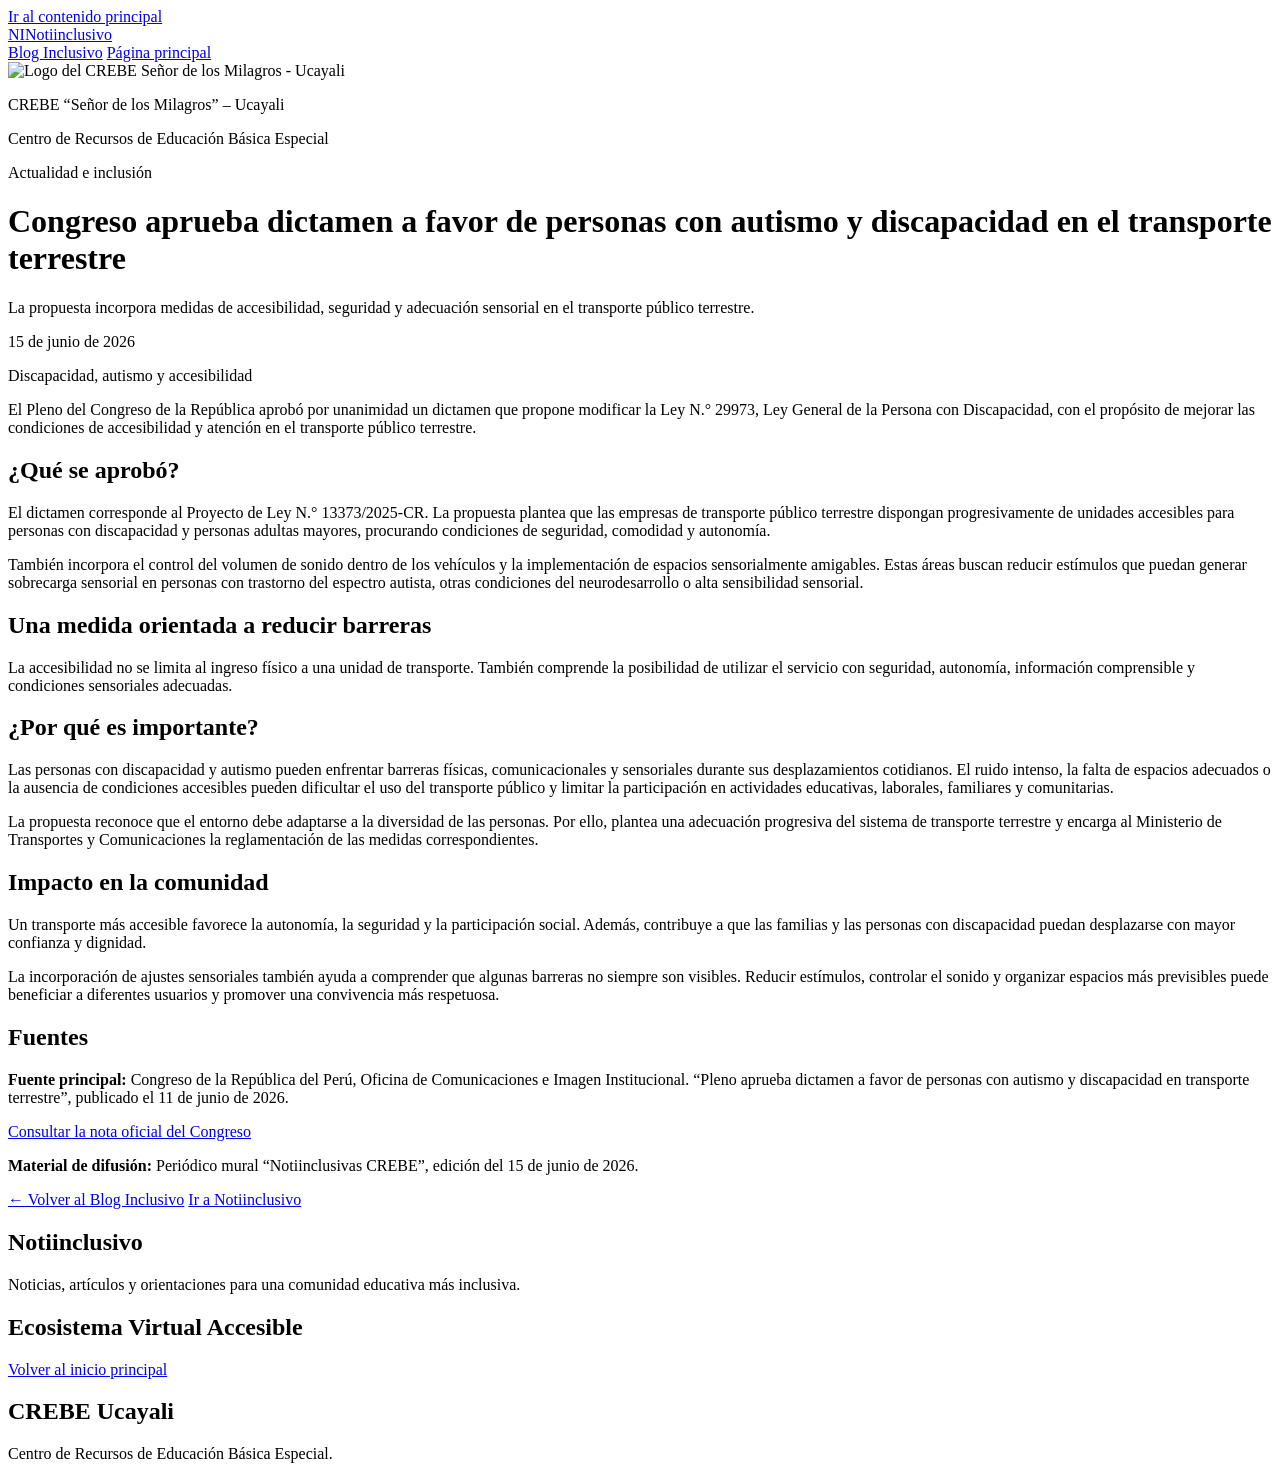
==== blog/15-junio-2026/index.html @ 63577a61 "Crear artículo del 15 de junio de 2026 sobre transporte inclusivo" ====
<!doctype html>
<html lang="es">
<head>
  <meta charset="utf-8">
  <meta name="viewport" content="width=device-width, initial-scale=1">
  <meta name="description" content="El Pleno del Congreso aprobó un dictamen orientado a mejorar la accesibilidad y la adecuación sensorial del transporte público terrestre para personas con discapacidad y autismo.">
  <meta name="author" content="CREBE Señor de los Milagros - Ucayali">
  <title>Congreso aprueba dictamen a favor de personas con autismo y discapacidad | Notiinclusivo</title>
  <link rel="stylesheet" href="estilos.css">
</head>
<body>
  <a class="salto" href="#contenido-principal">Ir al contenido principal</a>

  <header class="cabecera">
    <nav class="navegacion" aria-label="Navegación principal">
      <a class="marca" href="../../../index.html"><span class="marca-icono">NI</span><span>Notiinclusivo</span></a>
      <div class="enlaces">
        <a href="../../index.html">Blog Inclusivo</a>
        <a href="../../../index.html">Página principal</a>
      </div>
    </nav>

    <div class="portada">
      <div class="institucion">
        <img src="https://crebe-ucayali.github.io/banco-digital-accesible/logo-crebe.png" alt="Logo del CREBE Señor de los Milagros - Ucayali">
        <div>
          <p class="nombre">CREBE “Señor de los Milagros” – Ucayali</p>
          <p class="detalle">Centro de Recursos de Educación Básica Especial</p>
        </div>
      </div>
      <p class="etiqueta">Actualidad e inclusión</p>
      <h1>Congreso aprueba dictamen a favor de personas con autismo y discapacidad en el transporte terrestre</h1>
      <p class="bajada">La propuesta incorpora medidas de accesibilidad, seguridad y adecuación sensorial en el transporte público terrestre.</p>
    </div>
  </header>

  <main id="contenido-principal">
    <article class="articulo">
      <header class="encabezado-articulo">
        <p class="fecha"><time datetime="2026-06-15">15 de junio de 2026</time></p>
        <p class="categoria">Discapacidad, autismo y accesibilidad</p>
      </header>

      <p class="introduccion">El Pleno del Congreso de la República aprobó por unanimidad un dictamen que propone modificar la Ley N.° 29973, Ley General de la Persona con Discapacidad, con el propósito de mejorar las condiciones de accesibilidad y atención en el transporte público terrestre.</p>

      <section>
        <h2>¿Qué se aprobó?</h2>
        <p>El dictamen corresponde al Proyecto de Ley N.° 13373/2025-CR. La propuesta plantea que las empresas de transporte público terrestre dispongan progresivamente de unidades accesibles para personas con discapacidad y personas adultas mayores, procurando condiciones de seguridad, comodidad y autonomía.</p>
        <p>También incorpora el control del volumen de sonido dentro de los vehículos y la implementación de espacios sensorialmente amigables. Estas áreas buscan reducir estímulos que puedan generar sobrecarga sensorial en personas con trastorno del espectro autista, otras condiciones del neurodesarrollo o alta sensibilidad sensorial.</p>
      </section>

      <aside class="destacado">
        <h2>Una medida orientada a reducir barreras</h2>
        <p>La accesibilidad no se limita al ingreso físico a una unidad de transporte. También comprende la posibilidad de utilizar el servicio con seguridad, autonomía, información comprensible y condiciones sensoriales adecuadas.</p>
      </aside>

      <section>
        <h2>¿Por qué es importante?</h2>
        <p>Las personas con discapacidad y autismo pueden enfrentar barreras físicas, comunicacionales y sensoriales durante sus desplazamientos cotidianos. El ruido intenso, la falta de espacios adecuados o la ausencia de condiciones accesibles pueden dificultar el uso del transporte público y limitar la participación en actividades educativas, laborales, familiares y comunitarias.</p>
        <p>La propuesta reconoce que el entorno debe adaptarse a la diversidad de las personas. Por ello, plantea una adecuación progresiva del sistema de transporte terrestre y encarga al Ministerio de Transportes y Comunicaciones la reglamentación de las medidas correspondientes.</p>
      </section>

      <section>
        <h2>Impacto en la comunidad</h2>
        <p>Un transporte más accesible favorece la autonomía, la seguridad y la participación social. Además, contribuye a que las familias y las personas con discapacidad puedan desplazarse con mayor confianza y dignidad.</p>
        <p>La incorporación de ajustes sensoriales también ayuda a comprender que algunas barreras no siempre son visibles. Reducir estímulos, controlar el sonido y organizar espacios más previsibles puede beneficiar a diferentes usuarios y promover una convivencia más respetuosa.</p>
      </section>

      <section class="fuentes" aria-labelledby="titulo-fuentes">
        <h2 id="titulo-fuentes">Fuentes</h2>
        <p><strong>Fuente principal:</strong> Congreso de la República del Perú, Oficina de Comunicaciones e Imagen Institucional. “Pleno aprueba dictamen a favor de personas con autismo y discapacidad en transporte terrestre”, publicado el 11 de junio de 2026.</p>
        <p><a href="https://comunicaciones.congreso.gob.pe/noticias/pleno-aprueba-dictamen-a-favor-de-personas-con-autismo-y-discapacidad-en-transporte-terrestre/" target="_blank" rel="noopener noreferrer">Consultar la nota oficial del Congreso</a></p>
        <p><strong>Material de difusión:</strong> Periódico mural “Notiinclusivas CREBE”, edición del 15 de junio de 2026.</p>
      </section>

      <nav class="acciones" aria-label="Navegación del artículo">
        <a href="../index.html">← Volver al Blog Inclusivo</a>
        <a href="../../../index.html">Ir a Notiinclusivo</a>
      </nav>
    </article>
  </main>

  <footer>
    <div class="footer-contenido">
      <section>
        <h2>Notiinclusivo</h2>
        <p>Noticias, artículos y orientaciones para una comunidad educativa más inclusiva.</p>
      </section>
      <section>
        <h2>Ecosistema Virtual Accesible</h2>
        <p><a href="https://crebe-ucayali.github.io/">Volver al inicio principal</a></p>
      </section>
      <section>
        <h2>CREBE Ucayali</h2>
        <p>Centro de Recursos de Educación Básica Especial.</p>
      </section>
    </div>
  </footer>
</body>
</html>
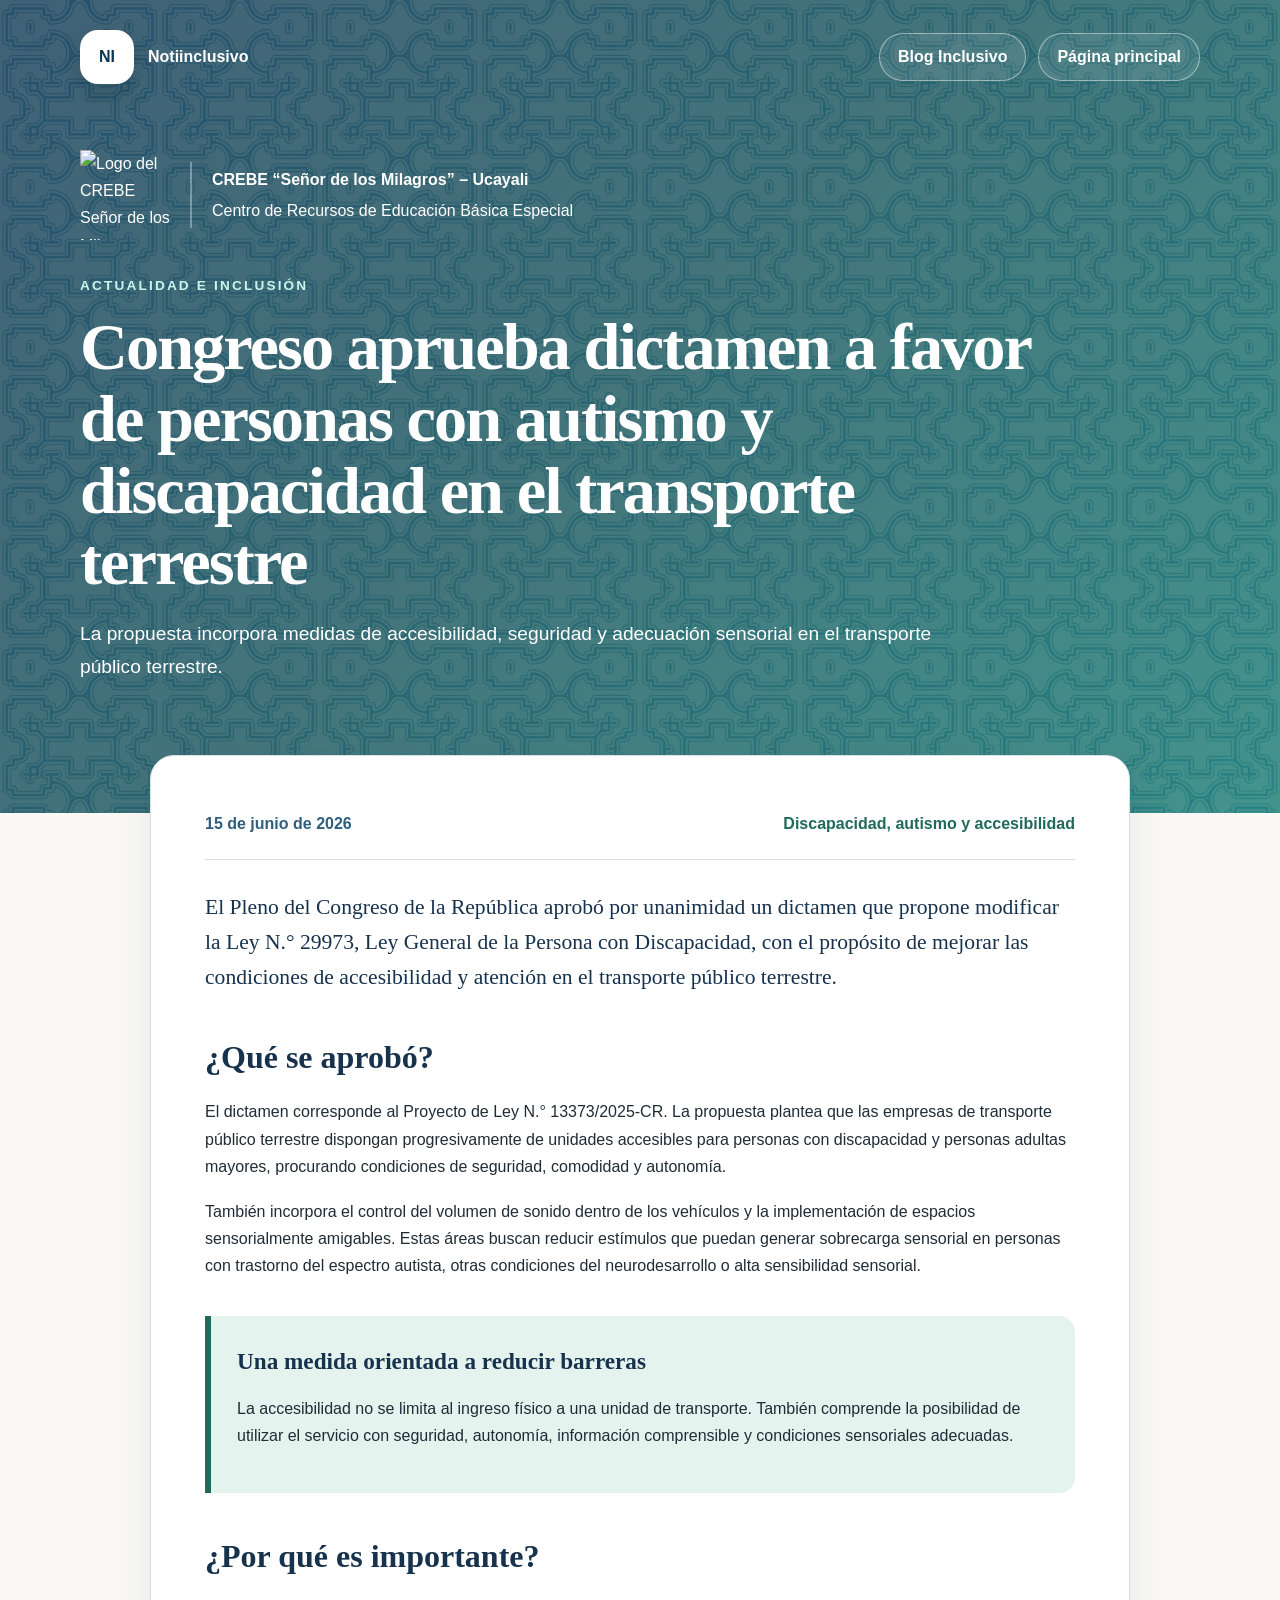
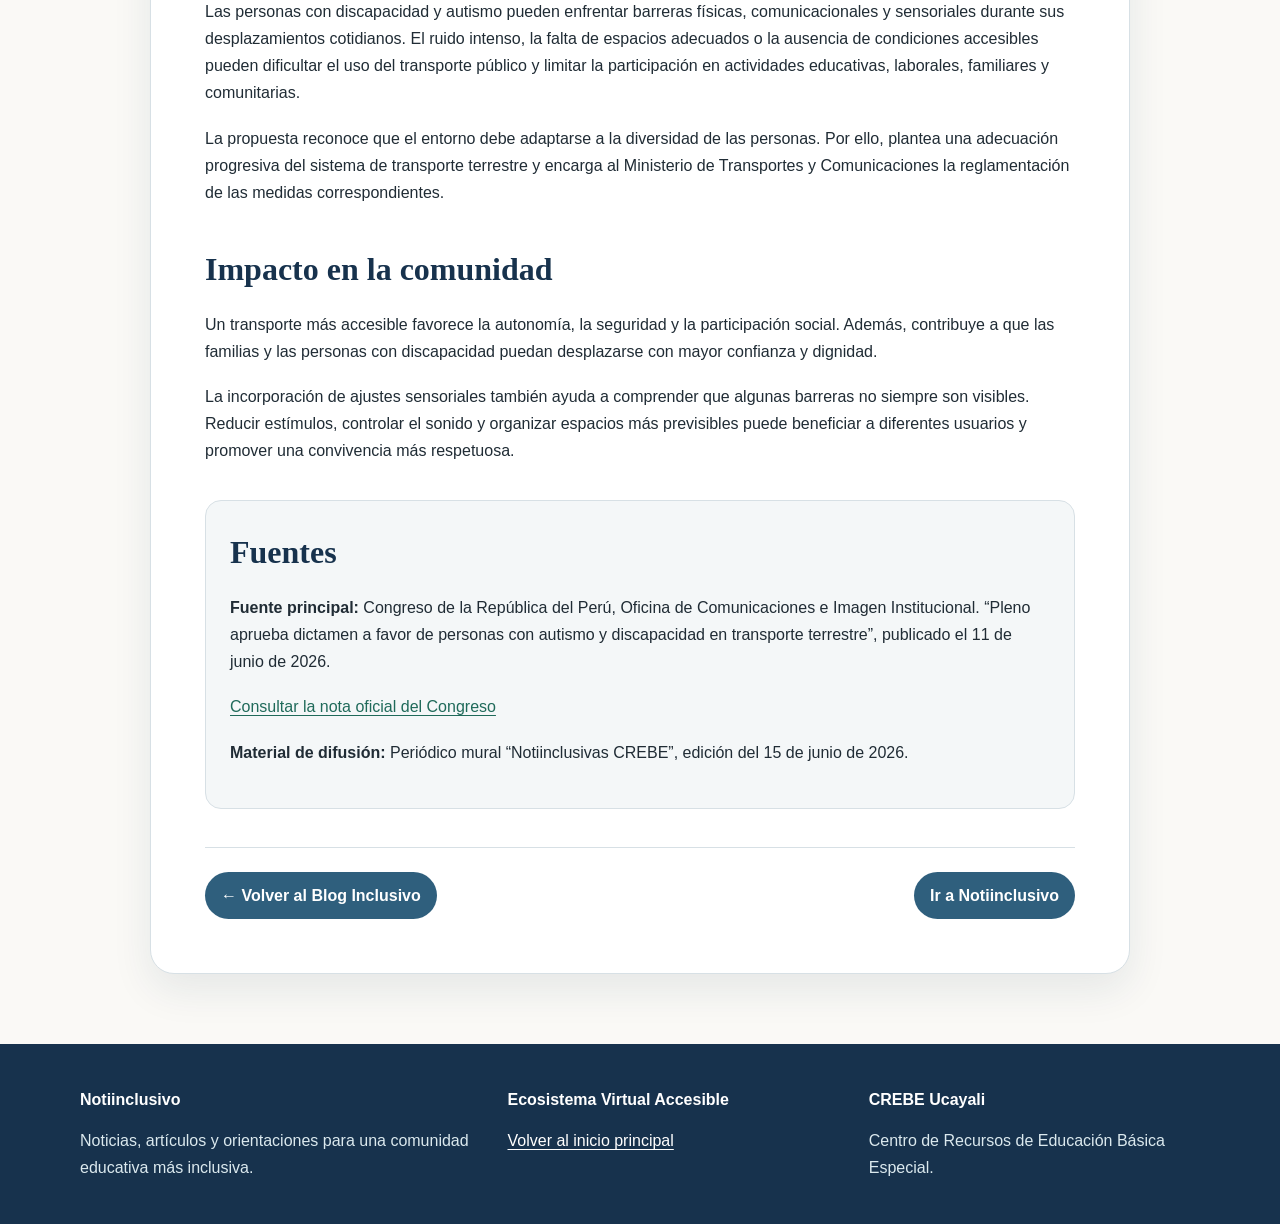
==== commit 48e03b9b: "Update index.html with versioning for assets Added versioning to CSS and JS files for cache control." ====
--- a/blog/15-junio-2026/index.html
+++ b/blog/15-junio-2026/index.html
@@ -6,7 +6,7 @@
   <meta name="description" content="El Pleno del Congreso aprobó un dictamen orientado a mejorar la accesibilidad y la adecuación sensorial del transporte público terrestre para personas con discapacidad y autismo.">
   <meta name="author" content="CREBE Señor de los Milagros - Ucayali">
   <title>Congreso aprueba dictamen a favor de personas con autismo y discapacidad | Notiinclusivo</title>
-  <link rel="stylesheet" href="estilos.css">
+  <link rel="stylesheet" href="estilos.css?v=1">
 </head>
 <body>
   <a class="salto" href="#contenido-principal">Ir al contenido principal</a>
@@ -96,5 +96,7 @@
       </section>
     </div>
   </footer>
+   <script src="app.js?v=1" defer></script>
+  <script src="https://crebe-ucayali.github.io/accesos-complementarios/accesibilidad/accesibilidad.js?v=5" defer></script>
 </body>
 </html>
--- a/blog/15-junio-2026/estilos.css
+++ b/blog/15-junio-2026/estilos.css
@@ -0,0 +1,74 @@
+:root{
+  --azul:#17324d;
+  --azul-claro:#2f5f7d;
+  --verde:#1f6a5a;
+  --verde-claro:#e5f3ef;
+  --fondo:#faf9f6;
+  --blanco:#ffffff;
+  --texto:#202c35;
+  --suave:#5b6871;
+  --borde:#d7e0e5;
+  --sombra:0 16px 40px rgba(23,50,77,.09);
+}
+*{box-sizing:border-box;}
+html{scroll-behavior:smooth;}
+body{margin:0;color:var(--texto);background:var(--fondo);font-family:Arial,Helvetica,sans-serif;line-height:1.7;}
+a{color:var(--verde);text-underline-offset:3px;}
+a:focus-visible{outline:3px solid #f0ad4e;outline-offset:3px;}
+.salto{position:fixed;left:12px;top:12px;z-index:100;padding:10px 14px;color:#fff;background:var(--azul);border-radius:8px;transform:translateY(-160%);}
+.salto:focus{transform:translateY(0);}
+.cabecera{position:relative;overflow:hidden;padding:30px 0 130px;color:#fff;background:linear-gradient(135deg,#0b3550 0%,#0f4f57 48%,#0f766e 100%);}
+.cabecera::before{content:"";position:absolute;inset:0;pointer-events:none;background-image:url("../../../patron-shipibo.webp");background-repeat:repeat;background-size:320px auto;opacity:.22;}
+.navegacion,.portada,.footer-contenido{position:relative;z-index:1;width:min(1120px,calc(100% - 36px));margin-right:auto;margin-left:auto;}
+.navegacion{display:flex;align-items:center;justify-content:space-between;gap:20px;flex-wrap:wrap;}
+.marca{display:flex;align-items:center;gap:14px;color:#fff;text-decoration:none;font-weight:900;}
+.marca-icono{display:grid;width:54px;height:54px;place-items:center;color:#0b3550;background:#fff;border-radius:18px;box-shadow:0 10px 24px rgba(0,0,0,.14);flex:0 0 54px;}
+.enlaces{display:flex;align-items:center;justify-content:flex-end;gap:12px;flex-wrap:wrap;}
+.enlaces a{display:inline-flex;align-items:center;justify-content:center;min-height:44px;padding:9px 18px;color:#fff;border:1px solid rgba(255,255,255,.45);border-radius:999px;text-decoration:none;font-weight:800;background:rgba(255,255,255,.08);}
+.portada{margin-top:66px;}
+.institucion{display:flex;align-items:center;gap:20px;margin-bottom:34px;}
+.institucion img{width:90px;height:90px;object-fit:contain;flex-shrink:0;}
+.institucion div{padding-left:20px;border-left:2px solid rgba(255,255,255,.35);}
+.nombre,.detalle{margin:4px 0;}
+.nombre{font-weight:900;}
+.etiqueta{margin:0 0 14px;color:#c9f7ee;font-size:.85rem;font-weight:900;letter-spacing:.16em;text-transform:uppercase;}
+h1{max-width:980px;margin:0 0 20px;font-family:Georgia,"Times New Roman",serif;font-size:clamp(2.35rem,5.8vw,4.15rem);font-weight:600;line-height:1.08;letter-spacing:-.03em;}
+.bajada{max-width:880px;margin:0;font-size:1.2rem;}
+main{position:relative;z-index:2;width:min(100% - 36px,980px);margin:-58px auto 70px;}
+.articulo{padding:clamp(24px,5vw,54px);background:#fff;border:1px solid var(--borde);border-radius:24px;box-shadow:var(--sombra);}
+.encabezado-articulo{display:flex;justify-content:space-between;gap:18px;margin-bottom:30px;padding-bottom:22px;border-bottom:1px solid var(--borde);flex-wrap:wrap;}
+.fecha,.categoria{margin:0;font-weight:800;}
+.fecha{color:var(--azul-claro);}
+.categoria{color:var(--verde);}
+.introduccion{margin-top:0;color:var(--azul);font-family:Georgia,"Times New Roman",serif;font-size:1.35rem;line-height:1.6;}
+.articulo section{margin-top:36px;}
+h2{margin:0 0 14px;color:var(--azul);font-family:Georgia,"Times New Roman",serif;font-size:clamp(1.5rem,3vw,2rem);}
+p{margin:0 0 18px;}
+.destacado{margin:36px 0;padding:26px;background:var(--verde-claro);border-left:6px solid var(--verde);border-radius:0 16px 16px 0;}
+.destacado h2{font-size:1.45rem;}
+.fuentes{padding:24px;background:#f4f7f8;border:1px solid var(--borde);border-radius:16px;}
+.acciones{display:flex;justify-content:space-between;gap:14px;margin-top:38px;padding-top:24px;border-top:1px solid var(--borde);flex-wrap:wrap;}
+.acciones a{display:inline-flex;padding:10px 16px;color:#fff;background:var(--azul-claro);border-radius:999px;font-weight:800;text-decoration:none;}
+footer{padding:42px 0;color:#dbe9ee;background:var(--azul);}
+.footer-contenido{display:grid;grid-template-columns:1.2fr 1fr 1fr;gap:30px;}
+footer h2{color:#fff;font-family:Arial,Helvetica,sans-serif;font-size:1rem;}
+footer p{margin:0;}
+footer a{color:#fff;}
+@media(max-width:760px){
+  .cabecera{padding-bottom:105px;}
+  .navegacion{align-items:stretch;flex-direction:column;}
+  .marca{width:100%;}
+  .enlaces{width:100%;justify-content:flex-start;}
+  .portada{margin-top:50px;}
+  .institucion{gap:14px;}
+  .institucion img{width:74px;height:74px;}
+  .institucion div{padding-left:14px;}
+  main{width:min(100% - 24px,980px);margin-top:-46px;}
+  .articulo{border-radius:18px;}
+  .footer-contenido{grid-template-columns:1fr;}
+}
+@media(max-width:480px){
+  .navegacion,.portada,.footer-contenido{width:min(100% - 24px,1120px);}
+  .enlaces{display:grid;grid-template-columns:1fr;}
+  .enlaces a{width:100%;}
+}
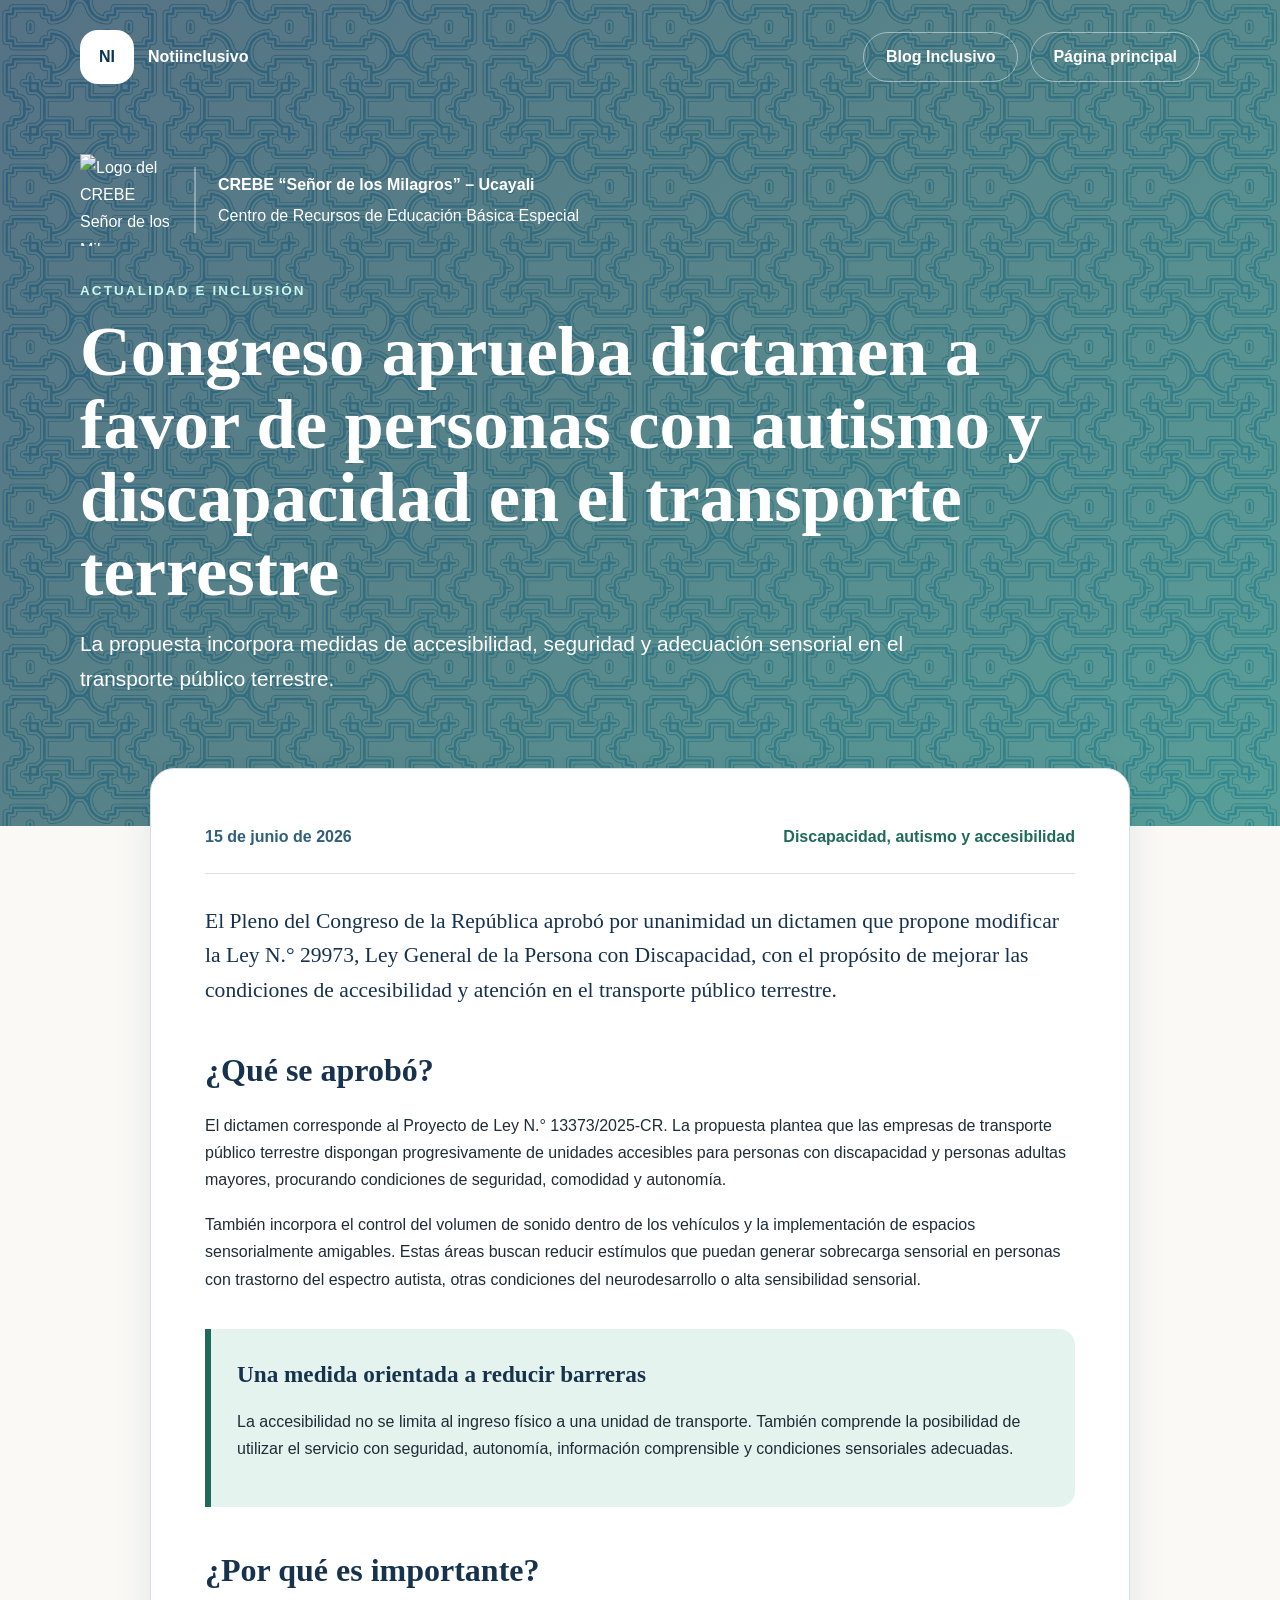
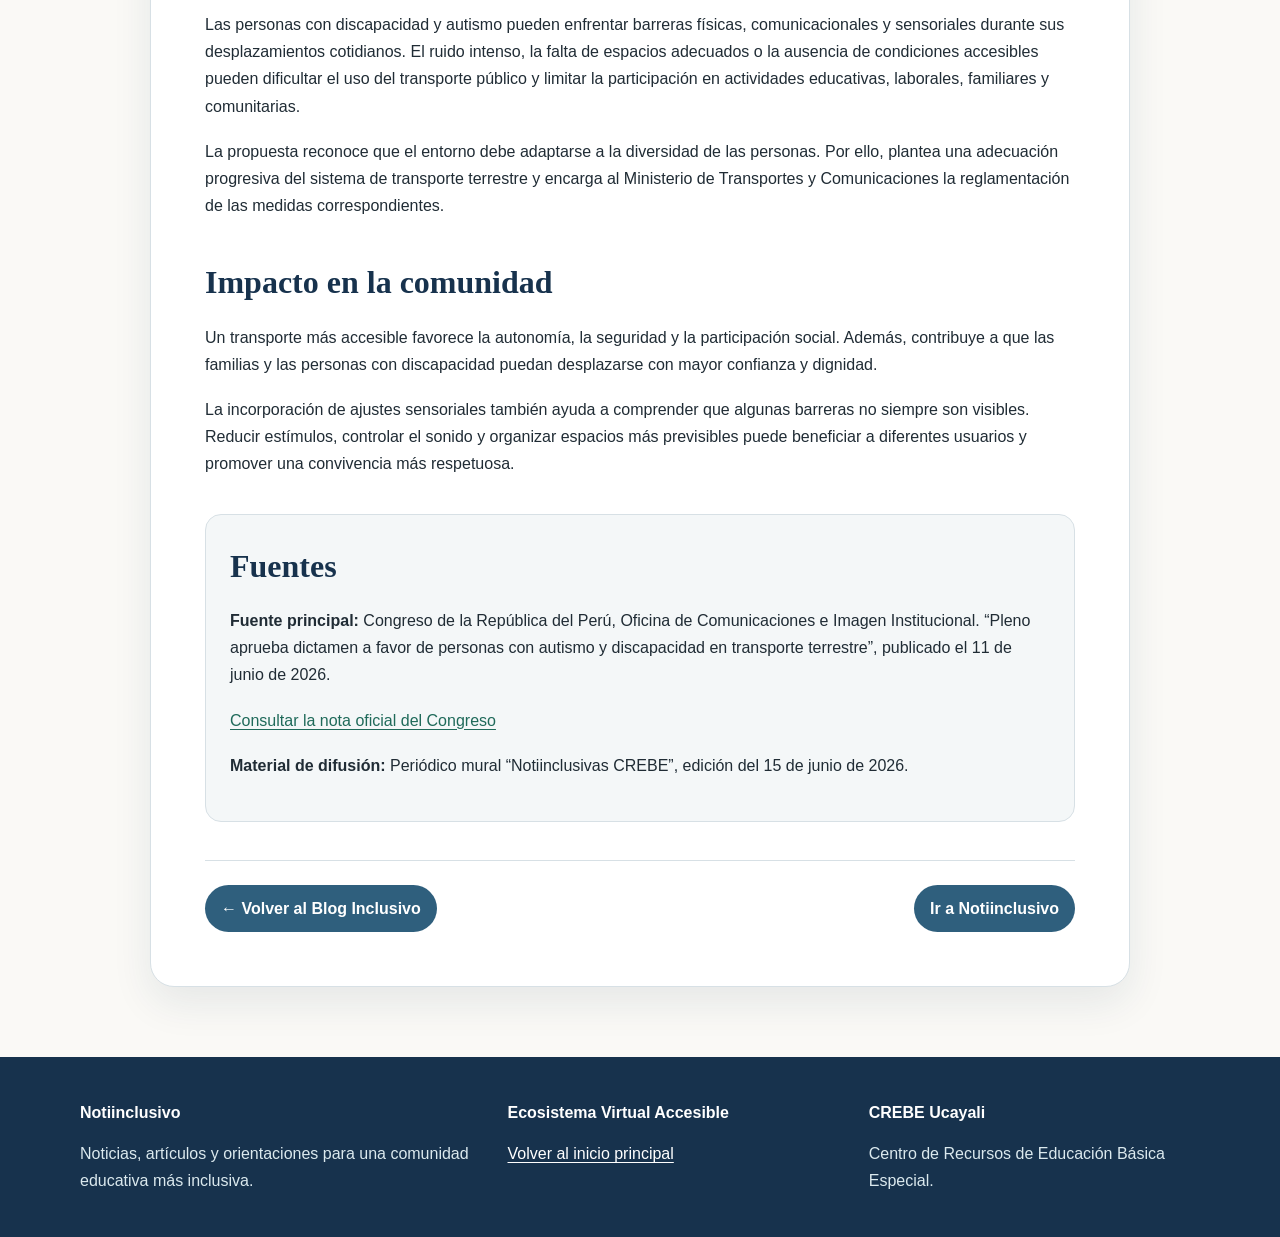
==== commit c8715a86: "Forzar carga del encabezado unificado" ====
--- a/blog/15-junio-2026/index.html
+++ b/blog/15-junio-2026/index.html
@@ -6,17 +6,18 @@
   <meta name="description" content="El Pleno del Congreso aprobó un dictamen orientado a mejorar la accesibilidad y la adecuación sensorial del transporte público terrestre para personas con discapacidad y autismo.">
   <meta name="author" content="CREBE Señor de los Milagros - Ucayali">
   <title>Congreso aprueba dictamen a favor de personas con autismo y discapacidad | Notiinclusivo</title>
-  <link rel="stylesheet" href="estilos.css?v=1">
+  <link rel="stylesheet" href="estilos.css?v=3">
+  <link rel="stylesheet" href="https://crebe-ucayali.github.io/accesos-complementarios/accesibilidad/accesibilidad.css?v=5">
 </head>
 <body>
   <a class="salto" href="#contenido-principal">Ir al contenido principal</a>
 
   <header class="cabecera">
     <nav class="navegacion" aria-label="Navegación principal">
-      <a class="marca" href="../../../index.html"><span class="marca-icono">NI</span><span>Notiinclusivo</span></a>
+      <a class="marca" href="../../index.html"><span class="marca-icono">NI</span><span>Notiinclusivo</span></a>
       <div class="enlaces">
-        <a href="../../index.html">Blog Inclusivo</a>
-        <a href="../../../index.html">Página principal</a>
+        <a href="../index.html">Blog Inclusivo</a>
+        <a href="../../index.html">Página principal</a>
       </div>
     </nav>
 
@@ -75,7 +76,7 @@
 
       <nav class="acciones" aria-label="Navegación del artículo">
         <a href="../index.html">← Volver al Blog Inclusivo</a>
-        <a href="../../../index.html">Ir a Notiinclusivo</a>
+        <a href="../../index.html">Ir a Notiinclusivo</a>
       </nav>
     </article>
   </main>
@@ -96,7 +97,7 @@
       </section>
     </div>
   </footer>
-   <script src="app.js?v=1" defer></script>
+
   <script src="https://crebe-ucayali.github.io/accesos-complementarios/accesibilidad/accesibilidad.js?v=5" defer></script>
 </body>
-</html>
+</html>
--- a/blog/15-junio-2026/estilos.css
+++ b/blog/15-junio-2026/estilos.css
@@ -9,31 +9,34 @@
   --suave:#5b6871;
   --borde:#d7e0e5;
   --sombra:0 16px 40px rgba(23,50,77,.09);
+  --ancho:1120px;
 }
 *{box-sizing:border-box;}
 html{scroll-behavior:smooth;}
 body{margin:0;color:var(--texto);background:var(--fondo);font-family:Arial,Helvetica,sans-serif;line-height:1.7;}
 a{color:var(--verde);text-underline-offset:3px;}
 a:focus-visible{outline:3px solid #f0ad4e;outline-offset:3px;}
-.salto{position:fixed;left:12px;top:12px;z-index:100;padding:10px 14px;color:#fff;background:var(--azul);border-radius:8px;transform:translateY(-160%);}
-.salto:focus{transform:translateY(0);}
-.cabecera{position:relative;overflow:hidden;padding:30px 0 130px;color:#fff;background:linear-gradient(135deg,#0b3550 0%,#0f4f57 48%,#0f766e 100%);}
-.cabecera::before{content:"";position:absolute;inset:0;pointer-events:none;background-image:url("../../../patron-shipibo.webp");background-repeat:repeat;background-size:320px auto;opacity:.22;}
-.navegacion,.portada,.footer-contenido{position:relative;z-index:1;width:min(1120px,calc(100% - 36px));margin-right:auto;margin-left:auto;}
+.salto{position:absolute;left:-999px;}
+.salto:focus{left:12px;top:12px;z-index:99;padding:10px 16px;color:var(--azul);background:#fff;border-radius:999px;}
+
+.cabecera{position:relative;overflow:hidden;padding:30px 18px 130px;color:#fff;background:linear-gradient(135deg,#0b3550,#0f4f57 48%,#0f766e);}
+.cabecera::before{content:"";position:absolute;inset:0;z-index:0;pointer-events:none;background-image:url("../../patron-shipibo.webp?v=4");background-repeat:repeat;background-size:320px auto;background-position:top left;opacity:.30;filter:saturate(1.15) contrast(1.08);}
+.navegacion,.portada,.footer-contenido{position:relative;z-index:1;width:100%;max-width:var(--ancho);margin:auto;}
 .navegacion{display:flex;align-items:center;justify-content:space-between;gap:20px;flex-wrap:wrap;}
 .marca{display:flex;align-items:center;gap:14px;color:#fff;text-decoration:none;font-weight:900;}
-.marca-icono{display:grid;width:54px;height:54px;place-items:center;color:#0b3550;background:#fff;border-radius:18px;box-shadow:0 10px 24px rgba(0,0,0,.14);flex:0 0 54px;}
-.enlaces{display:flex;align-items:center;justify-content:flex-end;gap:12px;flex-wrap:wrap;}
-.enlaces a{display:inline-flex;align-items:center;justify-content:center;min-height:44px;padding:9px 18px;color:#fff;border:1px solid rgba(255,255,255,.45);border-radius:999px;text-decoration:none;font-weight:800;background:rgba(255,255,255,.08);}
-.portada{margin-top:66px;}
-.institucion{display:flex;align-items:center;gap:20px;margin-bottom:34px;}
-.institucion img{width:90px;height:90px;object-fit:contain;flex-shrink:0;}
-.institucion div{padding-left:20px;border-left:2px solid rgba(255,255,255,.35);}
+.marca-icono{display:grid;width:54px;height:54px;place-items:center;color:#0b3550;background:#fff;border-radius:18px;flex:0 0 54px;}
+.enlaces{display:flex;gap:12px;flex-wrap:wrap;}
+.enlaces a{padding:10px 22px;color:#fff;border:1px solid rgba(255,255,255,.45);border-radius:999px;text-decoration:none;font-weight:800;background:transparent;}
+.portada{margin-top:70px;}
+.institucion{display:flex;align-items:center;gap:22px;margin-bottom:34px;}
+.institucion img{width:92px;height:92px;object-fit:contain;flex-shrink:0;}
+.institucion div{padding-left:22px;border-left:2px solid rgba(255,255,255,.35);}
 .nombre,.detalle{margin:4px 0;}
 .nombre{font-weight:900;}
-.etiqueta{margin:0 0 14px;color:#c9f7ee;font-size:.85rem;font-weight:900;letter-spacing:.16em;text-transform:uppercase;}
-h1{max-width:980px;margin:0 0 20px;font-family:Georgia,"Times New Roman",serif;font-size:clamp(2.35rem,5.8vw,4.15rem);font-weight:600;line-height:1.08;letter-spacing:-.03em;}
-.bajada{max-width:880px;margin:0;font-size:1.2rem;}
+.etiqueta{margin:0 0 12px;color:#c9f7ee;font-size:.84rem;font-weight:900;letter-spacing:.16em;text-transform:uppercase;}
+h1{max-width:980px;margin:0 0 18px;font-family:Georgia,"Times New Roman",serif;font-size:clamp(2.7rem,6vw,4.4rem);font-weight:600;line-height:1.04;}
+.bajada{max-width:880px;margin:0;font-size:1.3rem;}
+
 main{position:relative;z-index:2;width:min(100% - 36px,980px);margin:-58px auto 70px;}
 .articulo{padding:clamp(24px,5vw,54px);background:#fff;border:1px solid var(--borde);border-radius:24px;box-shadow:var(--sombra);}
 .encabezado-articulo{display:flex;justify-content:space-between;gap:18px;margin-bottom:30px;padding-bottom:22px;border-bottom:1px solid var(--borde);flex-wrap:wrap;}
@@ -49,26 +52,22 @@
 .fuentes{padding:24px;background:#f4f7f8;border:1px solid var(--borde);border-radius:16px;}
 .acciones{display:flex;justify-content:space-between;gap:14px;margin-top:38px;padding-top:24px;border-top:1px solid var(--borde);flex-wrap:wrap;}
 .acciones a{display:inline-flex;padding:10px 16px;color:#fff;background:var(--azul-claro);border-radius:999px;font-weight:800;text-decoration:none;}
-footer{padding:42px 0;color:#dbe9ee;background:var(--azul);}
+footer{padding:42px 18px;color:#dbe9ee;background:var(--azul);}
 .footer-contenido{display:grid;grid-template-columns:1.2fr 1fr 1fr;gap:30px;}
 footer h2{color:#fff;font-family:Arial,Helvetica,sans-serif;font-size:1rem;}
 footer p{margin:0;}
 footer a{color:#fff;}
-@media(max-width:760px){
-  .cabecera{padding-bottom:105px;}
-  .navegacion{align-items:stretch;flex-direction:column;}
-  .marca{width:100%;}
-  .enlaces{width:100%;justify-content:flex-start;}
+
+@media(max-width:900px){
+  .footer-contenido{grid-template-columns:1fr;}
+}
+@media(max-width:640px){
+  .navegacion{align-items:flex-start;flex-direction:column;}
   .portada{margin-top:50px;}
   .institucion{gap:14px;}
-  .institucion img{width:74px;height:74px;}
+  .institucion img{width:76px;height:76px;}
   .institucion div{padding-left:14px;}
+  .cabecera::before{background-size:260px auto;}
   main{width:min(100% - 24px,980px);margin-top:-46px;}
   .articulo{border-radius:18px;}
-  .footer-contenido{grid-template-columns:1fr;}
 }
-@media(max-width:480px){
-  .navegacion,.portada,.footer-contenido{width:min(100% - 24px,1120px);}
-  .enlaces{display:grid;grid-template-columns:1fr;}
-  .enlaces a{width:100%;}
-}
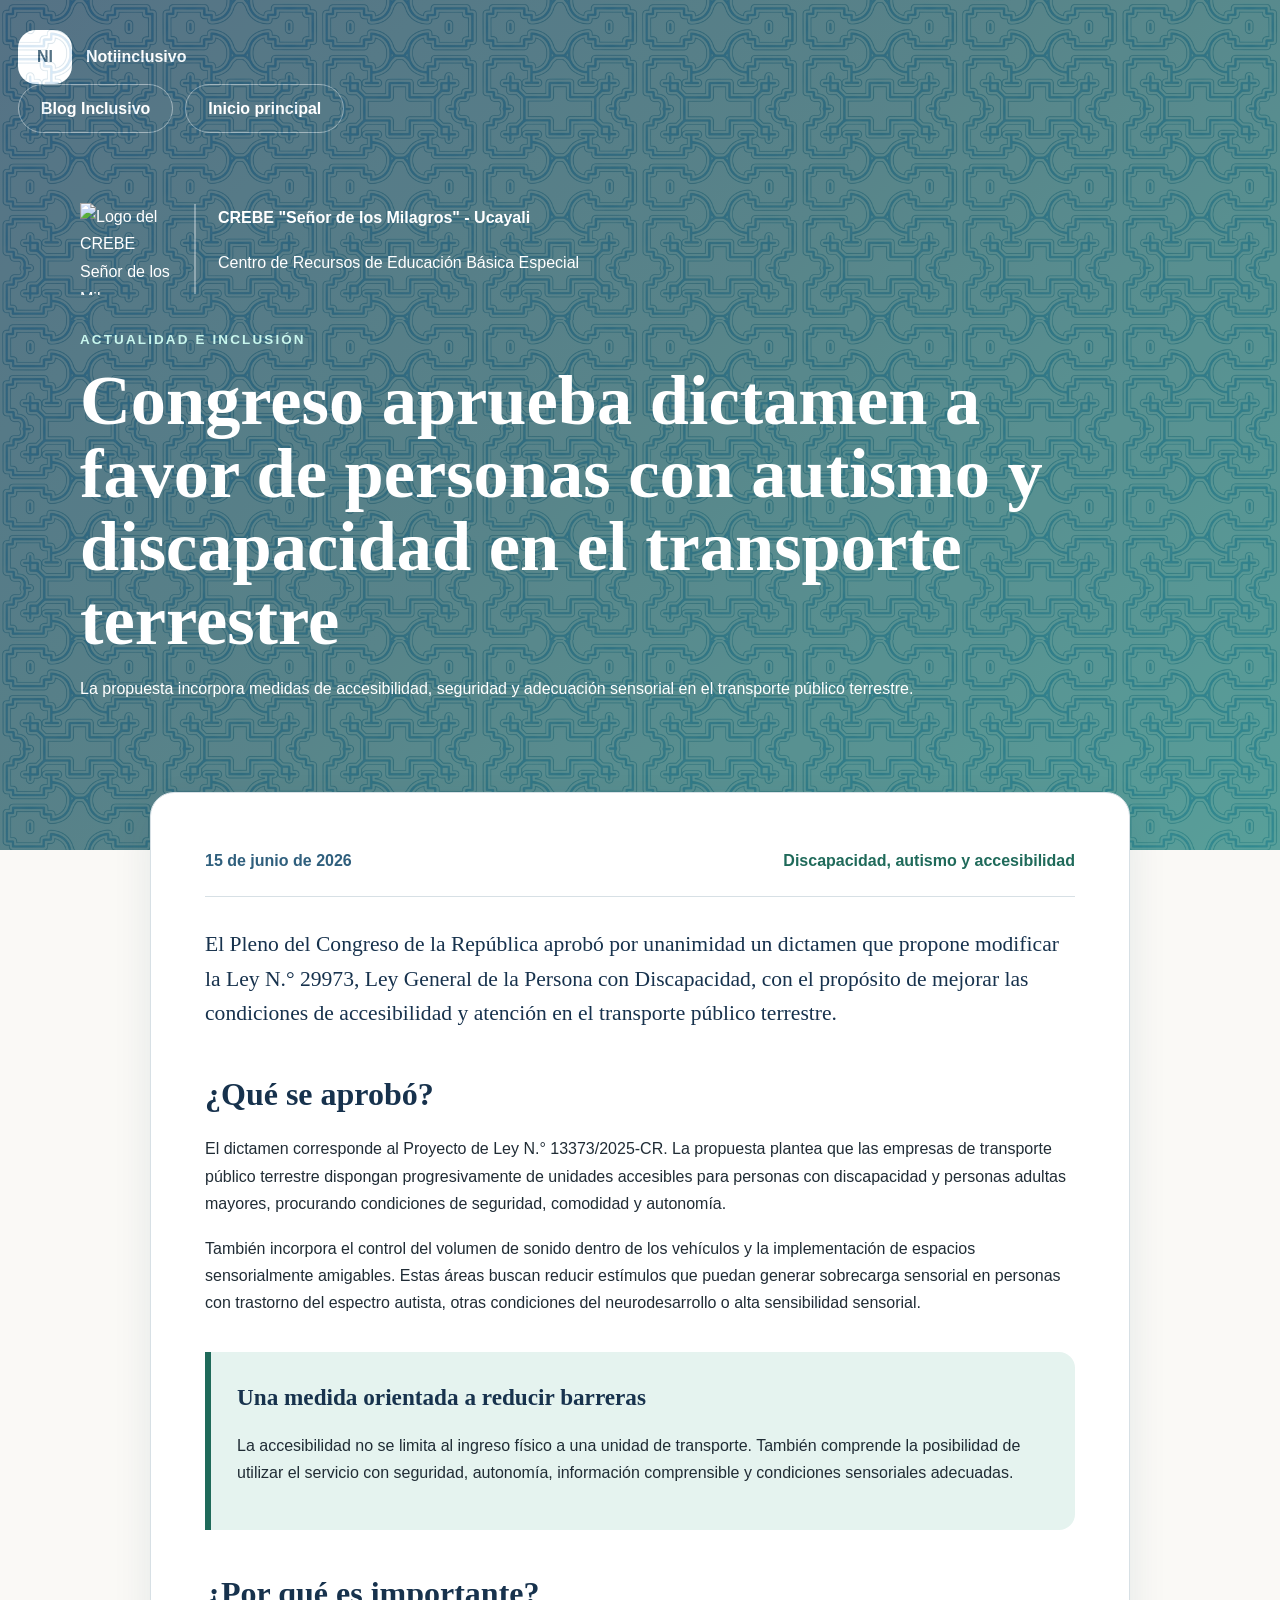
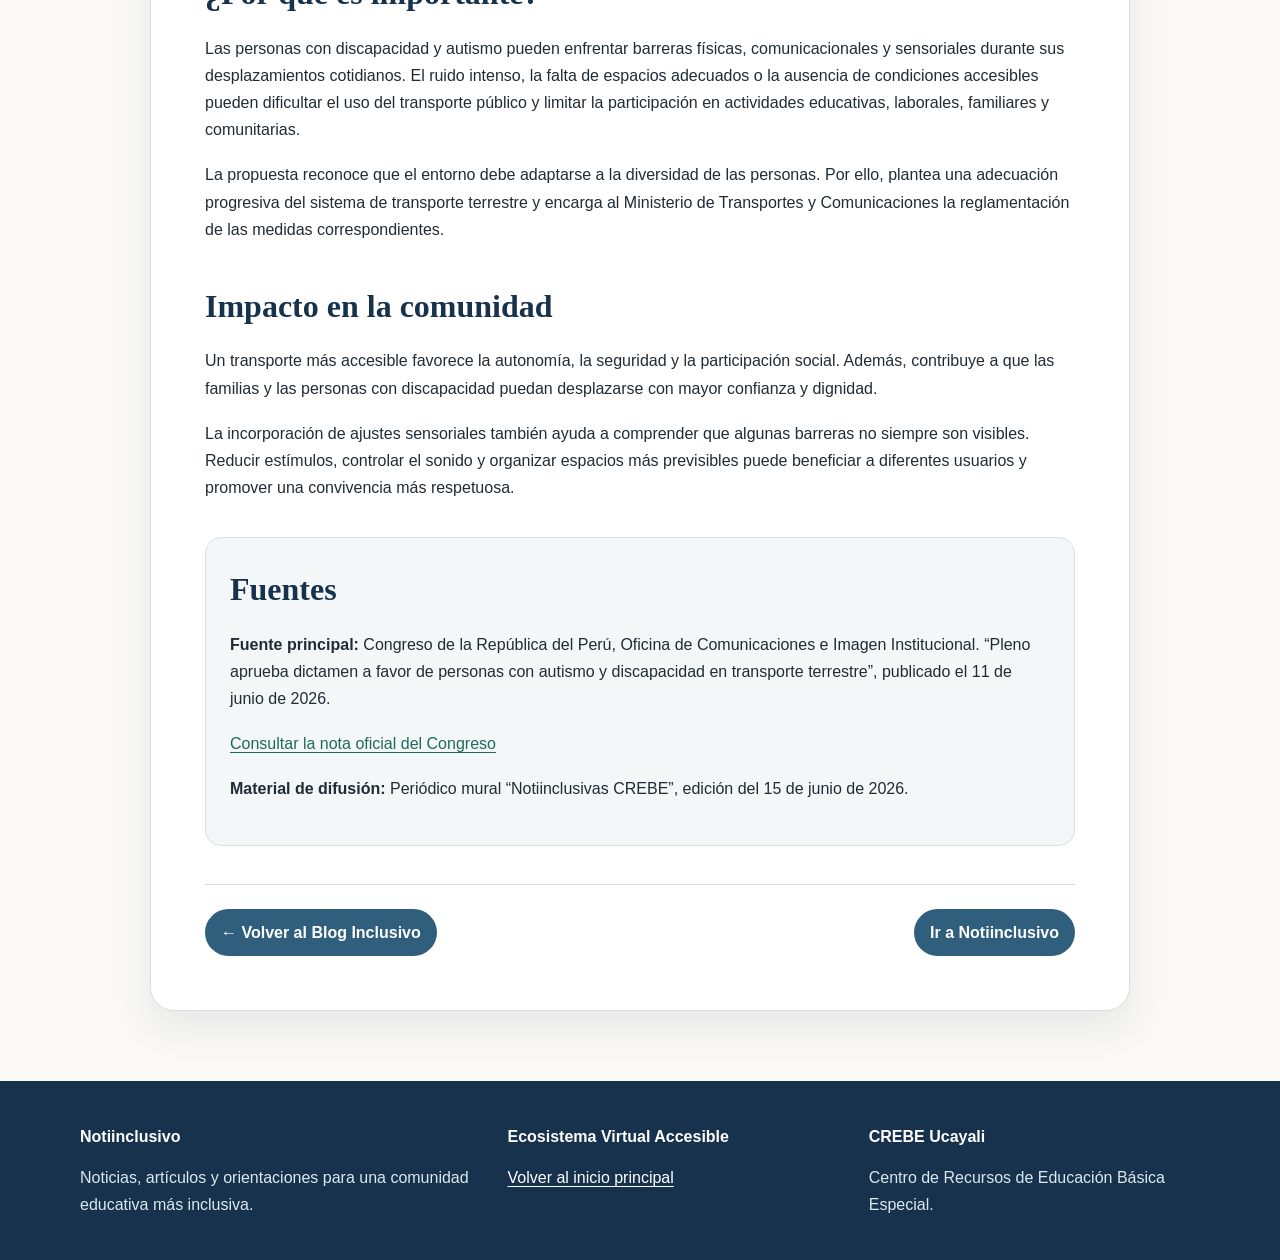
==== commit 7f15bd7d: "Unificar exactamente el header del artículo con la página principal" ====
--- a/blog/15-junio-2026/index.html
+++ b/blog/15-junio-2026/index.html
@@ -6,32 +6,32 @@
   <meta name="description" content="El Pleno del Congreso aprobó un dictamen orientado a mejorar la accesibilidad y la adecuación sensorial del transporte público terrestre para personas con discapacidad y autismo.">
   <meta name="author" content="CREBE Señor de los Milagros - Ucayali">
   <title>Congreso aprueba dictamen a favor de personas con autismo y discapacidad | Notiinclusivo</title>
-  <link rel="stylesheet" href="estilos.css?v=3">
+  <link rel="stylesheet" href="estilos.css?v=4">
   <link rel="stylesheet" href="https://crebe-ucayali.github.io/accesos-complementarios/accesibilidad/accesibilidad.css?v=5">
 </head>
 <body>
   <a class="salto" href="#contenido-principal">Ir al contenido principal</a>
 
   <header class="cabecera">
-    <nav class="navegacion" aria-label="Navegación principal">
+    <nav class="nav" aria-label="Navegación principal">
       <a class="marca" href="../../index.html"><span class="marca-icono">NI</span><span>Notiinclusivo</span></a>
       <div class="enlaces">
         <a href="../index.html">Blog Inclusivo</a>
-        <a href="../../index.html">Página principal</a>
+        <a href="https://crebe-ucayali.github.io/">Inicio principal</a>
       </div>
     </nav>
 
     <div class="portada">
       <div class="institucion">
-        <img src="https://crebe-ucayali.github.io/banco-digital-accesible/logo-crebe.png" alt="Logo del CREBE Señor de los Milagros - Ucayali">
-        <div>
-          <p class="nombre">CREBE “Señor de los Milagros” – Ucayali</p>
-          <p class="detalle">Centro de Recursos de Educación Básica Especial</p>
+        <img class="logo" src="https://crebe-ucayali.github.io/banco-digital-accesible/logo-crebe.png" alt="Logo del CREBE Señor de los Milagros - Ucayali">
+        <div class="institucion-texto">
+          <p><strong>CREBE "Señor de los Milagros" - Ucayali</strong></p>
+          <p>Centro de Recursos de Educación Básica Especial</p>
         </div>
       </div>
       <p class="etiqueta">Actualidad e inclusión</p>
       <h1>Congreso aprueba dictamen a favor de personas con autismo y discapacidad en el transporte terrestre</h1>
-      <p class="bajada">La propuesta incorpora medidas de accesibilidad, seguridad y adecuación sensorial en el transporte público terrestre.</p>
+      <p class="subtitulo">La propuesta incorpora medidas de accesibilidad, seguridad y adecuación sensorial en el transporte público terrestre.</p>
     </div>
   </header>
 
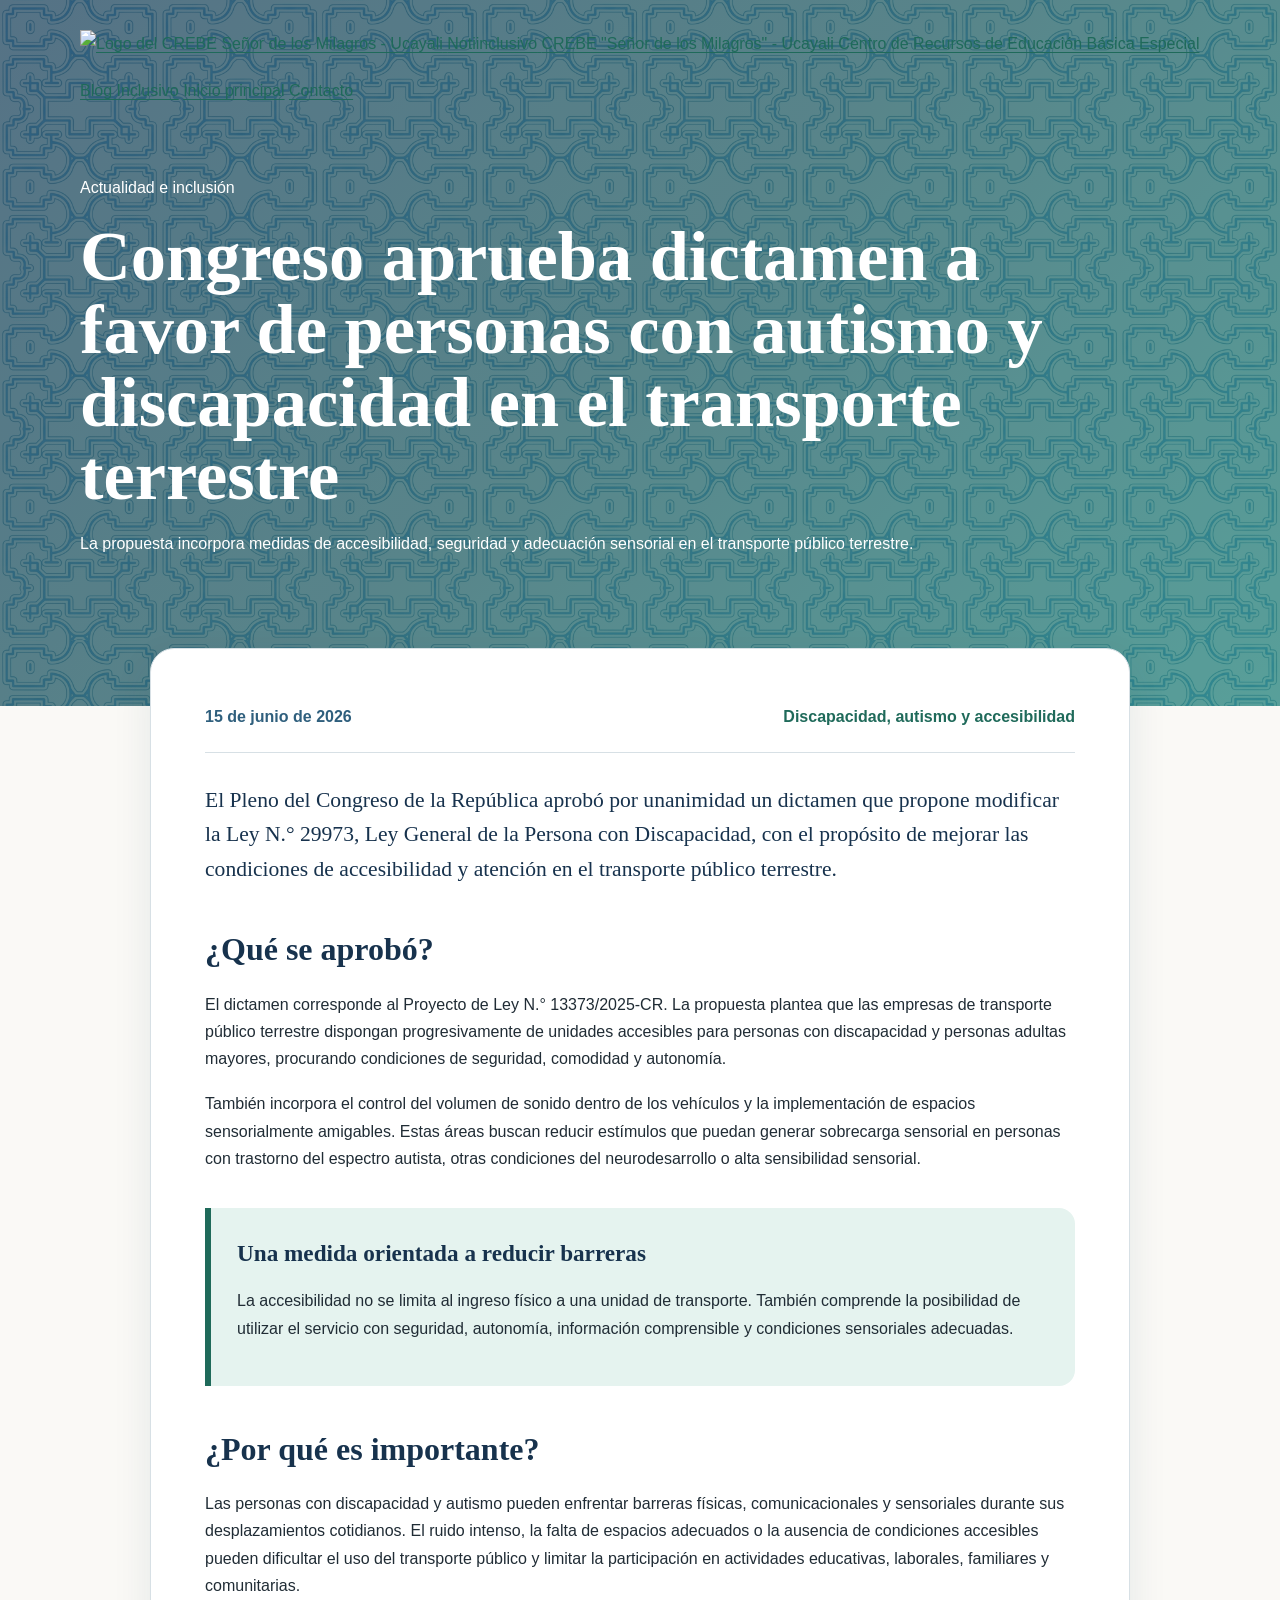
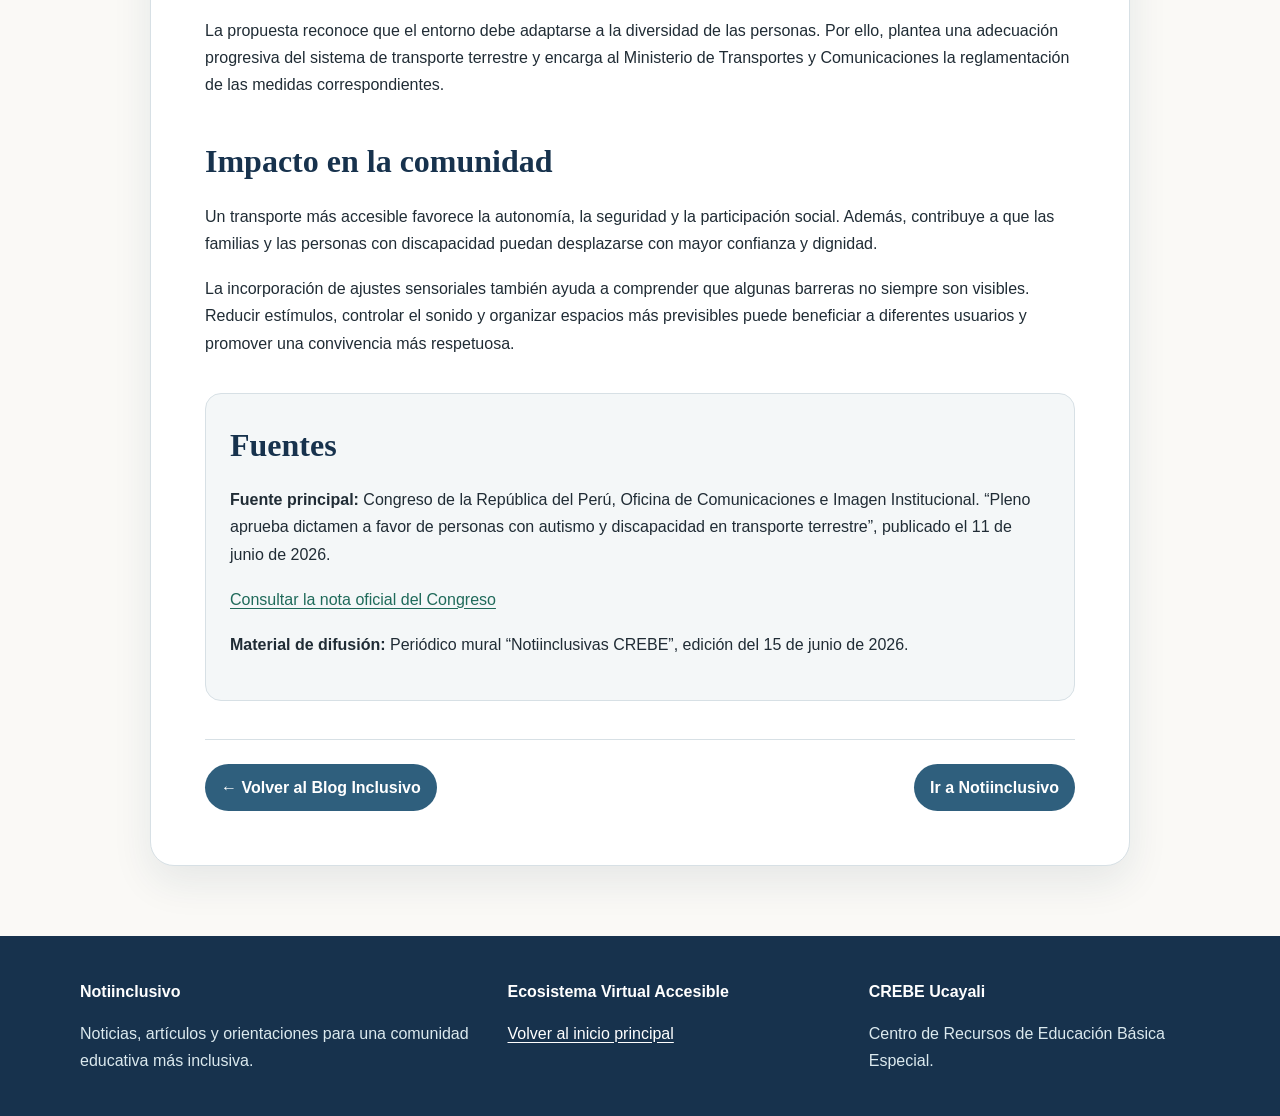
==== commit a0de8659: "Alinear encabezado institucional del artículo con las demás rutas" ====
--- a/blog/15-junio-2026/index.html
+++ b/blog/15-junio-2026/index.html
@@ -6,30 +6,32 @@
   <meta name="description" content="El Pleno del Congreso aprobó un dictamen orientado a mejorar la accesibilidad y la adecuación sensorial del transporte público terrestre para personas con discapacidad y autismo.">
   <meta name="author" content="CREBE Señor de los Milagros - Ucayali">
   <title>Congreso aprueba dictamen a favor de personas con autismo y discapacidad | Notiinclusivo</title>
-  <link rel="stylesheet" href="estilos.css?v=4">
+  <link rel="stylesheet" href="estilos.css?v=5">
   <link rel="stylesheet" href="https://crebe-ucayali.github.io/accesos-complementarios/accesibilidad/accesibilidad.css?v=5">
 </head>
 <body>
   <a class="salto" href="#contenido-principal">Ir al contenido principal</a>
 
   <header class="cabecera">
-    <nav class="nav" aria-label="Navegación principal">
-      <a class="marca" href="../../index.html"><span class="marca-icono">NI</span><span>Notiinclusivo</span></a>
-      <div class="enlaces">
-        <a href="../index.html">Blog Inclusivo</a>
-        <a href="https://crebe-ucayali.github.io/">Inicio principal</a>
+    <div class="patron-portada" aria-hidden="true"></div>
+    <nav class="navegacion" aria-label="Navegación principal">
+      <a class="marca-institucional" href="../../index.html" aria-label="Volver a Notiinclusivo">
+        <img class="marca-logo-superior" src="https://crebe-ucayali.github.io/banco-digital-accesible/logo-crebe.png" alt="Logo del CREBE Señor de los Milagros - Ucayali">
+        <span class="marca-texto-superior">
+          <span class="marca-modulo">Notiinclusivo</span>
+          <span class="marca-nombre-institucional">CREBE "Señor de los Milagros" - Ucayali</span>
+          <span class="marca-detalle-institucional">Centro de Recursos de Educación Básica Especial</span>
+        </span>
+      </a>
+      <div class="enlaces-cabecera">
+        <a class="enlace-cabecera" href="../index.html">Blog Inclusivo</a>
+        <a class="enlace-cabecera" href="https://crebe-ucayali.github.io/">Inicio principal</a>
+        <a class="enlace-cabecera" href="https://crebe-ucayali.github.io/accesos-complementarios/paginas/contacto.html">Contacto</a>
       </div>
     </nav>
 
     <div class="portada">
-      <div class="institucion">
-        <img class="logo" src="https://crebe-ucayali.github.io/banco-digital-accesible/logo-crebe.png" alt="Logo del CREBE Señor de los Milagros - Ucayali">
-        <div class="institucion-texto">
-          <p><strong>CREBE "Señor de los Milagros" - Ucayali</strong></p>
-          <p>Centro de Recursos de Educación Básica Especial</p>
-        </div>
-      </div>
-      <p class="etiqueta">Actualidad e inclusión</p>
+      <p class="etiqueta-superior">Actualidad e inclusión</p>
       <h1>Congreso aprueba dictamen a favor de personas con autismo y discapacidad en el transporte terrestre</h1>
       <p class="subtitulo">La propuesta incorpora medidas de accesibilidad, seguridad y adecuación sensorial en el transporte público terrestre.</p>
     </div>
